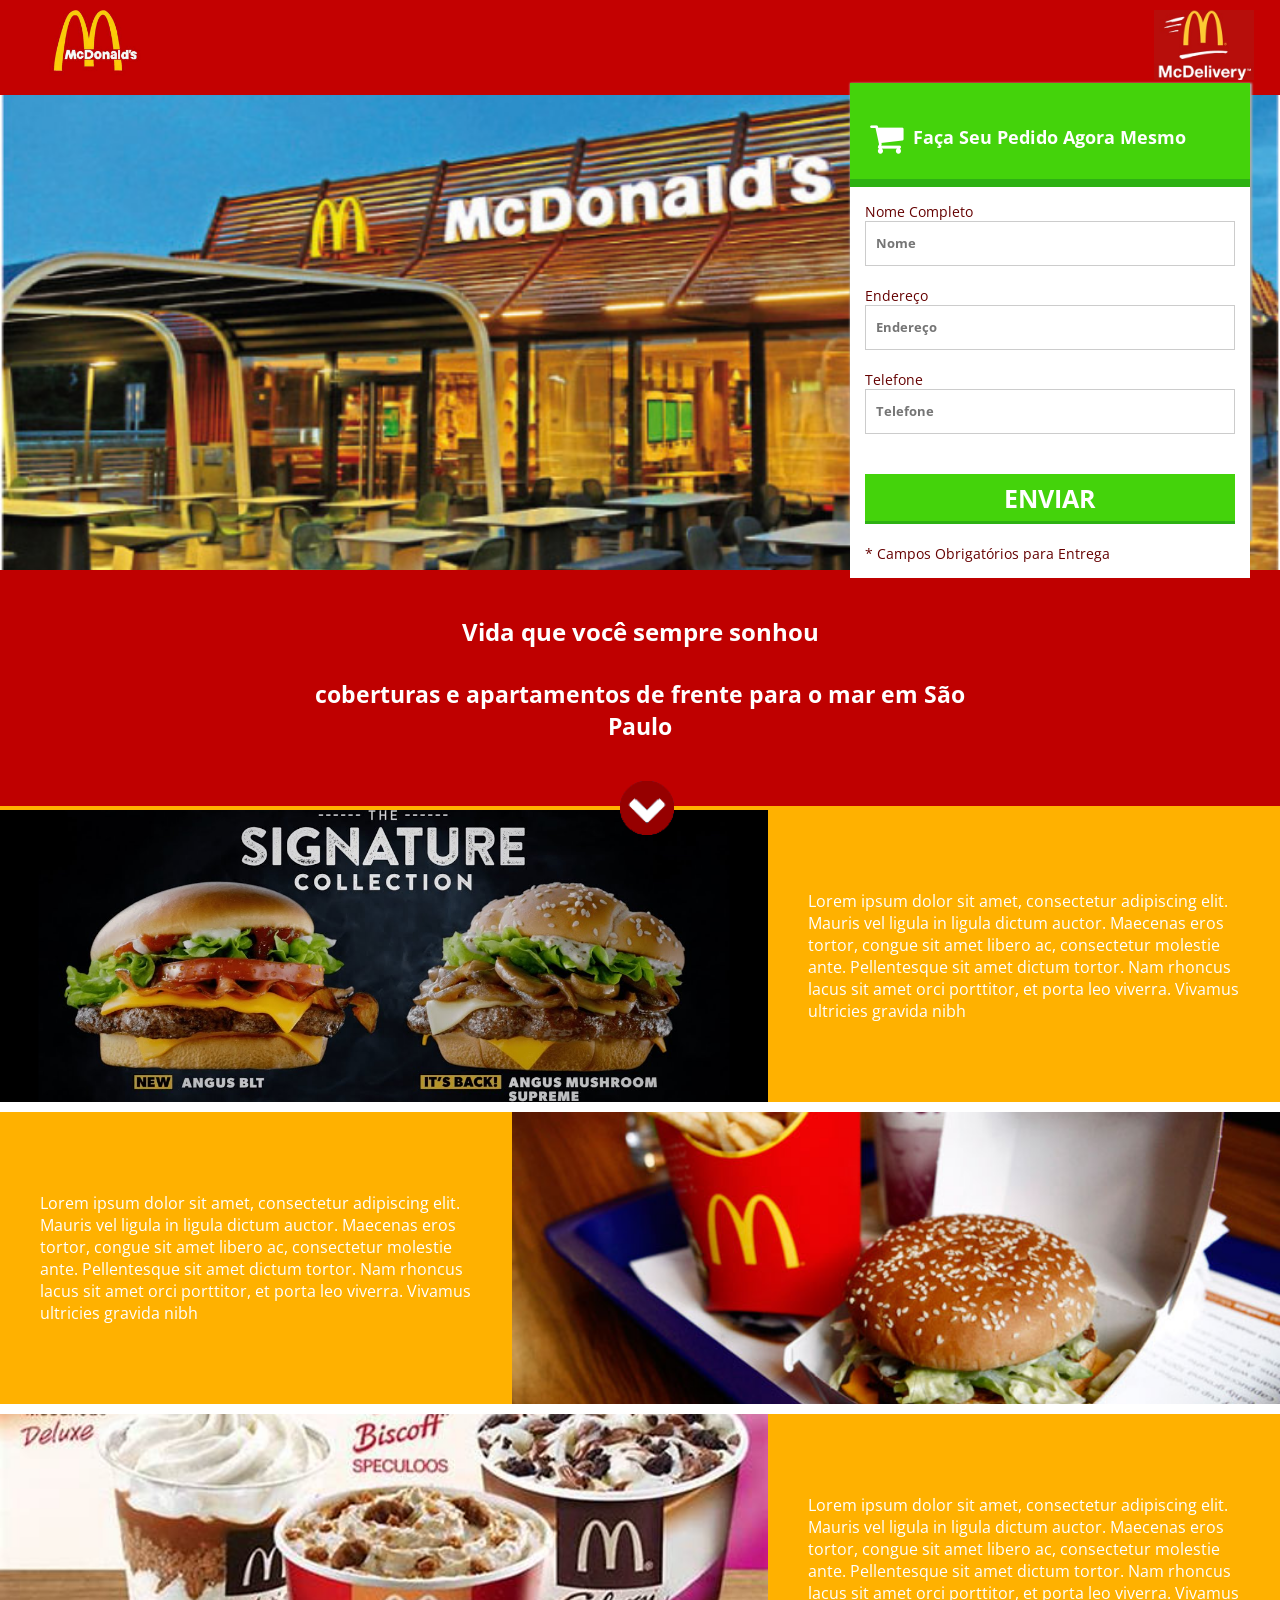
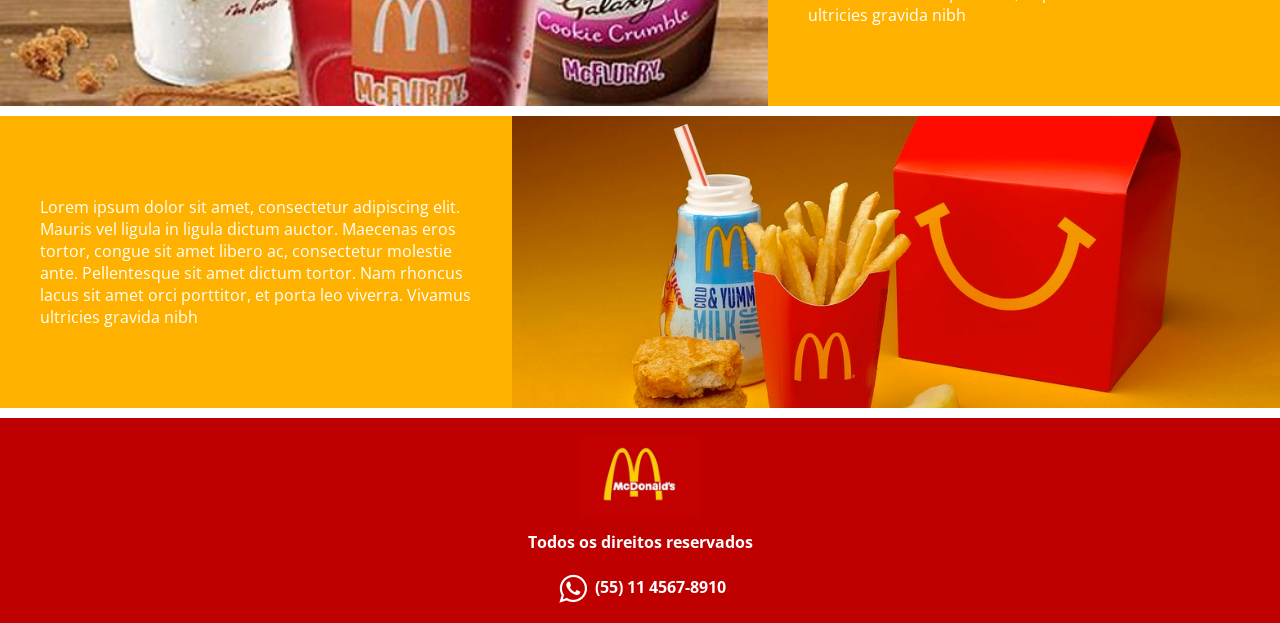
==== index.html @ 05908685 "Enviando Projeto criando página web do Mc Donald´s" ====
<!DOCTYPE html>

<html lang="pt-br">

<head>
	
	<title>McDonald´s</title>

	<!--fonte Open Sans-->
	<link href="https://fonts.googleapis.com/css2?family=Open+Sans:wght@300&display=swap" rel="stylesheet">

	<meta charset="UTF-8"/>

	<!-- Responsivo -->
	<meta nome="viewport" content="width=device-width,initial-scale=1.0,maximum-scale=1.0"/>

	<!--css-->
	<link href="css/style.css" rel="stylesheet" type="text/css"/>

	<!--Font Awesome CSS -->
	<link rel="stylesheet" href="https://stackpath.bootstrapcdn.com/font-awesome/4.7.0/css/font-awesome.min.css" integrity="sha384-wvfXpqpZZVQGK6TAh5PVlGOfQNHSoD2xbE+QkPxCAFlNEevoEH3Sl0sibVcOQVnN" crossorigin="anonymous">

	<!--tegs para SEO-->
	<meta nome="description" content="conteudo do meu Site.">
	<meta nome="keywords" content="palavras-chaves">
	<meta nome="author" content="Guilherme Alexander">

</head>
<body>

	<header>
		<div class="container">
			<div><div class="logo-1"></div><!--logo-1--></div>
			<div><div class="logo-2"></div><!--logo-2--></div>
			<div class="clear"></div><!--clear-->
		</div><!--container-->
	</header>
	<section class="cover-form">
		<div class="container bg">
			<div class="form-container">
				<h2><i class="fa fa-shopping-cart fa-2x" aria-hidden="true"></i> Faça Seu Pedido Agora Mesmo </h2>
				<form>

					<div class="form-wraper">
						<p>Nome Completo</p>
						<input type="text" name="nome" required placeholder="Nome">
					</div><!--form-wraper-->
					<div class="form-wraper">
						<p>Endereço</p>
						<input type="text" name="Endereço" required placeholder="Endereço">
					</div><!--form-wraper-->

					<div class="form-wraper">
						<p>Telefone</p>
						<input type="text" name="telefone" required placeholder="Telefone">
					</div><!--form-wraper-->

					<div class="form-wraper">
						<input type="submit" name="acao" value="Enviar">
					</div><!--form-wraper-->

					<div class="form-wraper">
						<p>* Campos Obrigatórios para Entrega</p>
					</div><!--form-wraper-->

				</form>
			</div><!--form-container-->
		
		</div><!--container-->
	
	</section><!--cover-form-->

	<section class="chamada">
		<div class="container">
			<div><h2>Vida que você sempre sonhou</h2></div>
			<p>coberturas e apartamentos de frente para o mar em São Paulo</p>
			<div class="arrow"></div><!--arrow-->
		</div><!--container-->
	</section><!--chamada-->

	<section class="mosaico">

		<div class="container">
<!------------------------------------------------------------------------------->
			<div class="flex-mosaico">
				<div style="background-image:url('imagens/mosaico1.jpg');" class="item-1-mosaico"></div><!--item-1-mosaico-->

				<div class="item-2-mosaico">
					<p>Lorem ipsum dolor sit amet, consectetur adipiscing elit. Mauris vel ligula in ligula dictum auctor. Maecenas eros tortor, congue sit amet libero ac, consectetur molestie ante. Pellentesque sit amet dictum tortor. Nam rhoncus lacus sit amet orci porttitor, et porta leo viverra. Vivamus ultricies gravida nibh</p>
				</div><!--item-2-mosaico-->

			</div><!--flex-mosaico-->
<!------------------------------------------------------------------------------->
			<div style="flex-direction:row-reverse;" class="flex-mosaico">
				<div style="background-image:url('imagens/mosaico2.jpg');" class="item-1-mosaico"></div><!--item-1-mosaico-->

				<div class="item-2-mosaico">
					<p>Lorem ipsum dolor sit amet, consectetur adipiscing elit. Mauris vel ligula in ligula dictum auctor. Maecenas eros tortor, congue sit amet libero ac, consectetur molestie ante. Pellentesque sit amet dictum tortor. Nam rhoncus lacus sit amet orci porttitor, et porta leo viverra. Vivamus ultricies gravida nibh</p>
				</div><!--item-2-mosaico-->

			</div><!--flex-mosaico-->
<!------------------------------------------------------------------------------->
			<div style="" class="flex-mosaico">
				<div style="background-image:url('imagens/mosaico3.jpg'); " class="item-1-mosaico"></div><!--item-1-mosaico-->

				<div class="item-2-mosaico">
					<p>Lorem ipsum dolor sit amet, consectetur adipiscing elit. Mauris vel ligula in ligula dictum auctor. Maecenas eros tortor, congue sit amet libero ac, consectetur molestie ante. Pellentesque sit amet dictum tortor. Nam rhoncus lacus sit amet orci porttitor, et porta leo viverra. Vivamus ultricies gravida nibh</p>
				</div><!--item-2-mosaico-->

			</div><!--flex-mosaico-->
<!------------------------------------------------------------------------------->
			<div style="flex-direction:row-reverse;" class="flex-mosaico">
				<div style="background-image:url('imagens/mosaico4.jpg');" class="item-1-mosaico"></div><!--item-1-mosaico-->

				<div class="item-2-mosaico">
					<p>Lorem ipsum dolor sit amet, consectetur adipiscing elit. Mauris vel ligula in ligula dictum auctor. Maecenas eros tortor, congue sit amet libero ac, consectetur molestie ante. Pellentesque sit amet dictum tortor. Nam rhoncus lacus sit amet orci porttitor, et porta leo viverra. Vivamus ultricies gravida nibh</p>
				</div><!--item-2-mosaico-->

			</div><!--flex-mosaico-->
<!------------------------------------------------------------------------------->			
		</div><!--container-->

	</section><!--mosaico-->

		<footer>
			<a href="#"><img src="imagens/logo1.jpg"></a>
			<p>Todos os direitos reservados</p>
			<p><i class="fa fa-whatsapp fa-2x" aria-hidden="true"></i> (55) 11 4567-8910</p>
		</footer>
</body>
</html>
---- css/style.css ----
/*reset no html padrão*/
*{
	margin:0;
	padding:0;
	box-sizing:border-box;
	font-family: 'Open Sans', sans-serif;
}

html,body{
	height:100%;
	background-color:#fff;

}
/*DIVS GERAIS*/
/*centralizar é tamanho do arquivo*/
.container{
	width:100%;
	max-width:1280px;
	margin:0 auto;

}

.clear{
	clear:both;
}
/**************/

/*Heder da pagina*/
header{
	background-color:#C30101;
/*	background-color:#f2f2f2;*/
/*	background-color:#29526d;*/
	padding:10px 2% 15px 2%;
}
/*logo 1*/
.logo-1{
	float:left;
	width:140px;
	height:70px;
	background-image:url('../imagens/logo1.jpg');
	background-size:100% auto;
	background-position:center;
	background-repeat:no-repeat;
}
/*logo 2*/
.logo-2{
	float:right;
	width:100px;
	height:70px;
	background-image:url('../imagens/unnamed.jpg');;
	background-size:100% auto;
	background-position:center;
	background-repeat:no-repeat;

}
/*fundo da seção/imagem*/
section.cover-form{
	width:100%;

}
/*imagen de fundo praia*/
.bg{
	position:relative;
	height:475px;
	background-size:100% auto;
	background-repeat:no-repeat;
	background-position:center;
	background-image:url('../imagens/restaurant.jpg');
}

/*formulario caixa pai*/
.form-container{
	position:absolute;
	right:30px;
	top:-2.5%;
	width:400px;
	height:96%;
	background-color:#2eb113;
	-webkit-box-shadow: 1px 1px 2px 1px rgb(180,180,180);
	-moz-box-shadow: 1px 1px 2px 1px rgb(180,180,180);
	box-shadow: 1px 1px 2px 1px rgb(170,170,170);
}
i{
	position: relative;
	top:7px;
	margin:5px;
	color:white;
}
/*texto inicial do fomulario*/
.form-container h2{
	font-weight:bold;
	padding:25px 15px;
	font-size:18px;
	color:white;
	background-color:#44d30b;
}
/*aplicando margim na caixa de texto inicial*/
.form-container form{
	margin-top:8px;
	padding:15px;
	
	background-color:white;
}
/*paragrafo nome,email,telefone campos obrigatorio*/
.form-container form p{
	font-size:14px;
	color:#650000;
}
/*:not(:first-child) aplique depois do primeiro*/
/*aplicando margim*/
.form-wraper:not(:first-child){
	margin-top:20px;

}
/*last-child aplique no utimo conteudo*/
/*aplicando margim*/
.form-wraper:last-child{
	margin-top:20px;
}
/*caixa de texto nome.email,telefone*/
.form-container form input[type=text]{
	outline:none;
	font-weight:bold;
	width:100%;
	height:45px;
	line-height:45px;
	padding-left:10px;
	border:1px solid #ccc;
}
/*botão do formulario de enviar*/
.form-container form input[type=submit]{
	width:100%;
	height:50px;
	font-size:25px;
	font-weight:bold;
	margin-top:20px;
	color:white;
	cursor:pointer;
	text-transform:uppercase;
	background-color:#44d30b;
	border:0;
	border-bottom:3px solid #2eb113;
}
/*section 2*/
section.chamada{
	z-index:1;
	width:100%;
	text-align:center;
	
}
/*sectio 2 centralizada*/
section.chamada div.container{
	padding:15px 0 10px 0;
	background-color:#bf0000;
	border-bottom:4px solid #ffb100;
}
/*sectio 2 titulo*/
section.chamada h2{
	width:96%;
	max-width:700px;
	font-size:24px;
	display:inline-block;
	color:white;
	padding:30px 0;
	font-weight:bold;
}
/*sectio 2 paragrafo*/
section.chamada p{
	width:96%;
	max-width:700px;
	display:inline-block;
	color:white;
	font-size:23px;
	font-weight:bold;
}

div.arrow{
    position: relative;
    top: 39px;
    left: 50%;
    margin-left: -20px;
    width: 54px;
    height: 54px;
    background-image: url(../imagens/arrow1.png);
    background-size: 100% 100%;
}
/*imagem do mosaico estilo com display:flex;*/
.flex-mosaico{
	display:flex;
}
/*imagem do mosaico espaço*/
.flex-mosaico:not(:first-child){
	margin-top:10px;
}
/*imagem do mosaico*/
.item-1-mosaico{
	width:60%;
	background-size:cover;
	background-position:center;
}
/*texto/dimenção/cor do mosaico*/
.item-2-mosaico{
	width:40%;
	padding:80px 40px;
	background-color:#ffb100;
/*	background-color:black;*/

}
/*paragrafo do mosaico*/
.item-2-mosaico p{
	color:white;
}
/*roda pé alinhamento*/
footer{
	margin-top:10px;
	text-align:center;
	padding:20px 0;
	background-color:#bf0000;
/*	background-color:#29526d;*/
}
/*roda pé imagen logo*/
footer img{
	width:120px;

}
/*roda pé paragrafó*/
footer p{
	margin-top:8px;
	color:white;
	font-weight:bold;
	
}

/*responsivo com media screen*/
@media screen and (max-width:768px){

	.flex-mosaico:not(:first-child){
		margin-top:0px;
	}
	.flex-mosaico{
		display:block;

	}

	.item-1-mosaico{
		padding-top:80%;
		width:100%;
	}

	.item-2-mosaico{
		text-align:center;
		width:100%;
	}

	footer{
		margin-top:0;
	}

}

/*responsivo com media screen*/
@media screen and (max-width:1024px){
	.bg{
		text-align:center;
		padding:40px 0;
		height:auto;
	}

	.form-container{
		width:95%;
		height:auto;
		max-width:400px;
		position:static;
		display:inline-block;
	}

}

/*responsivo com media screen*/
@media screen and (max-width:510px){

	header{
		text-align:center;
	}

	[class^="logo"]{
		margin-top:10px;
		display:inline-block;
		float:none;
	}

}
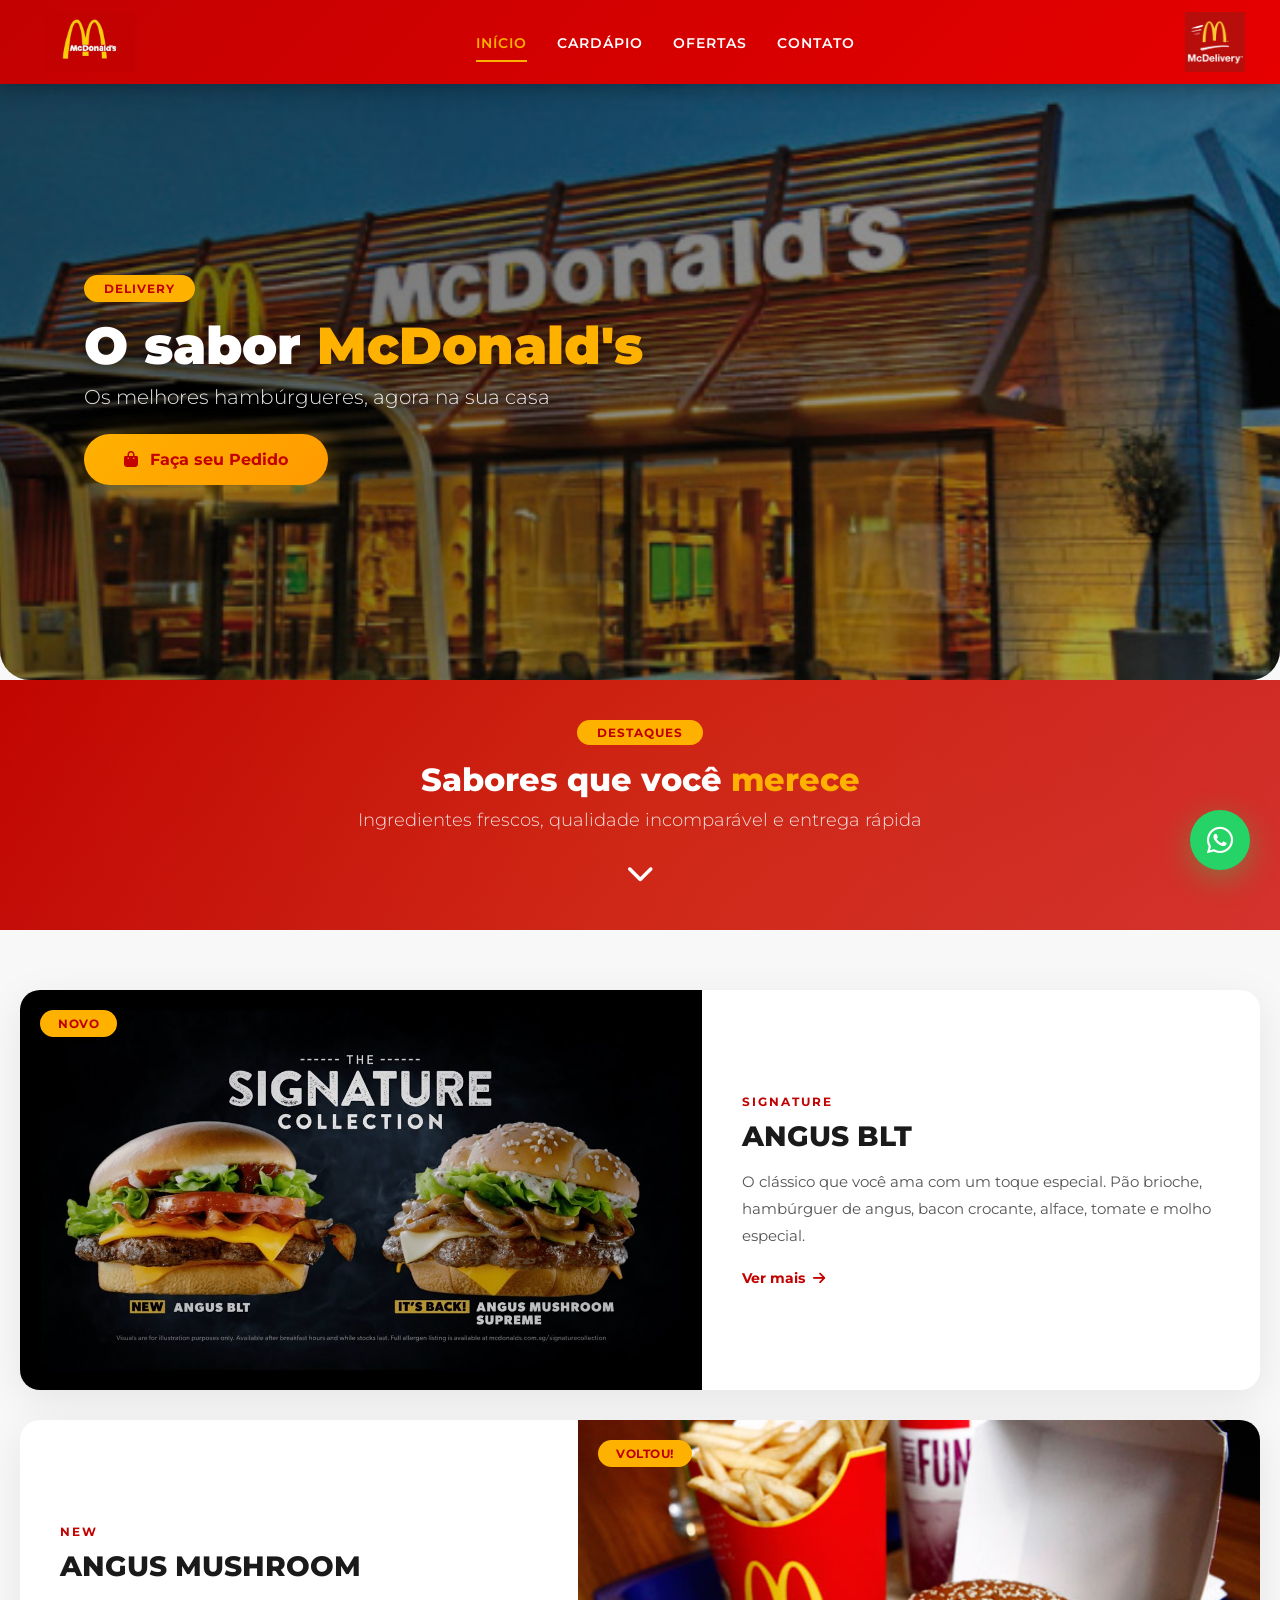
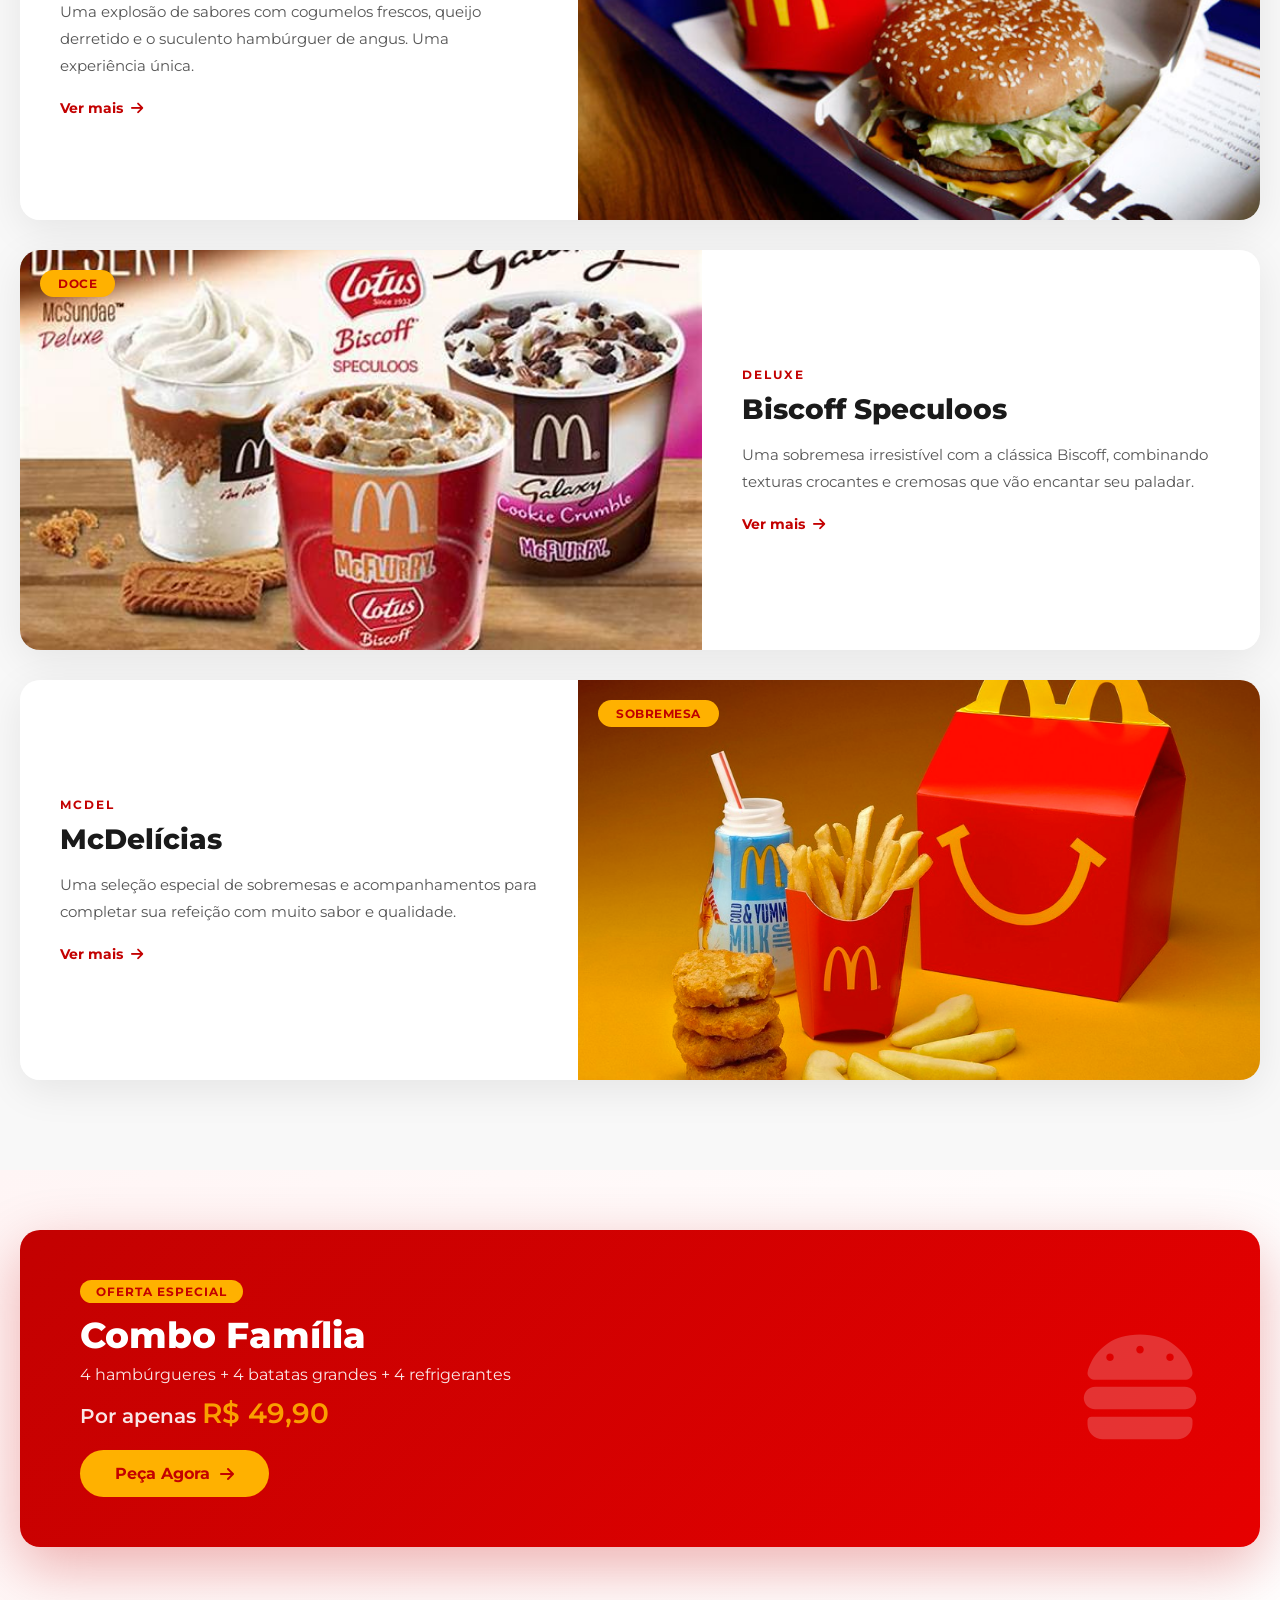
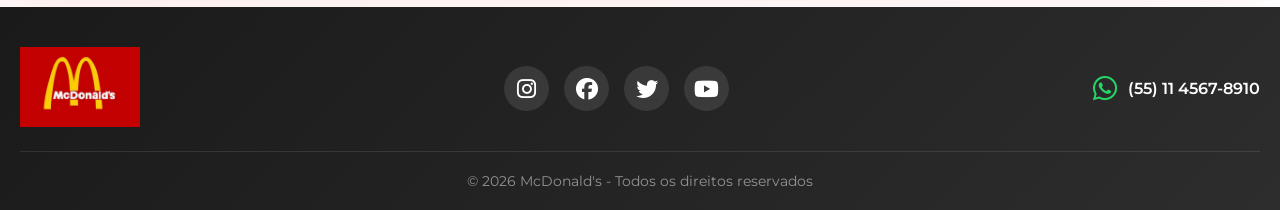
==== commit cc6885f3: "UPDATE UI & UI 2026" ====
--- a/index.html
+++ b/index.html
@@ -1,131 +1,178 @@
 <!DOCTYPE html>
-
 <html lang="pt-br">
-
 <head>
-	
-	<title>McDonald´s</title>
-
-	<!--fonte Open Sans-->
-	<link href="https://fonts.googleapis.com/css2?family=Open+Sans:wght@300&display=swap" rel="stylesheet">
-
-	<meta charset="UTF-8"/>
-
-	<!-- Responsivo -->
-	<meta nome="viewport" content="width=device-width,initial-scale=1.0,maximum-scale=1.0"/>
-
-	<!--css-->
-	<link href="css/style.css" rel="stylesheet" type="text/css"/>
-
-	<!--Font Awesome CSS -->
-	<link rel="stylesheet" href="https://stackpath.bootstrapcdn.com/font-awesome/4.7.0/css/font-awesome.min.css" integrity="sha384-wvfXpqpZZVQGK6TAh5PVlGOfQNHSoD2xbE+QkPxCAFlNEevoEH3Sl0sibVcOQVnN" crossorigin="anonymous">
-
-	<!--tegs para SEO-->
-	<meta nome="description" content="conteudo do meu Site.">
-	<meta nome="keywords" content="palavras-chaves">
-	<meta nome="author" content="Guilherme Alexander">
-
+    <meta charset="UTF-8">
+    <meta name="viewport" content="width=device-width, initial-scale=1.0, maximum-scale=1.0">
+    <title>McDonald's - Início</title>
+    
+    <!-- SEO -->
+    <meta name="description" content="McDonald's - Os melhores hambúrgueres e combos. Peça agora pelo delivery!">
+    <meta name="keywords" content="McDonald's, hambúrguer, fast food, delivery, combo">
+    <meta name="author" content="Guilherme Alexander">
+    
+    <!-- Fontes -->
+    <link href="https://fonts.googleapis.com/css2?family=Montserrat:wght@300;400;600;700;800;900&display=swap" rel="stylesheet">
+    
+    <!-- Font Awesome 6 -->
+    <link rel="stylesheet" href="https://cdnjs.cloudflare.com/ajax/libs/font-awesome/6.4.0/css/all.min.css">
+    
+    <!-- CSS -->
+    <link rel="stylesheet" href="css/style.css">
 </head>
 <body>
+    <!-- HEADER -->
+    <header>
+        <div class="container header-container">
+            <div class="logo-1"></div>
+            <nav class="nav-menu">
+                <ul>
+                    <li><a href="index.html" class="active">Início</a></li>
+                    <li><a href="#produtos">Cardápio</a></li>
+                    <li><a href="#ofertas">Ofertas</a></li>
+                    <li><a href="contact.html">Contato</a></li>
+                </ul>
+                <div class="nav-toggle">
+                    <i class="fas fa-bars"></i>
+                </div>
+            </nav>
+            <div class="logo-2"></div>
+        </div>
+    </header>
 
-	<header>
-		<div class="container">
-			<div><div class="logo-1"></div><!--logo-1--></div>
-			<div><div class="logo-2"></div><!--logo-2--></div>
-			<div class="clear"></div><!--clear-->
-		</div><!--container-->
-	</header>
-	<section class="cover-form">
-		<div class="container bg">
-			<div class="form-container">
-				<h2><i class="fa fa-shopping-cart fa-2x" aria-hidden="true"></i> Faça Seu Pedido Agora Mesmo </h2>
-				<form>
+    <!-- BANNER PRINCIPAL -->
+    <section class="cover-form" id="home">
+        <div class="container bg">
+            <div class="overlay"></div>
+            <div class="hero-content">
+                <span class="badge-hero">Delivery</span>
+                <h1 class="hero-title">O sabor <span>McDonald's</span></h1>
+                <p class="hero-subtitle">Os melhores hambúrgueres, agora na sua casa</p>
+                <a href="contact.html" class="btn-hero">
+                    <i class="fas fa-shopping-bag"></i> Faça seu Pedido
+                </a>
+            </div>
+        </div>
+    </section>
 
-					<div class="form-wraper">
-						<p>Nome Completo</p>
-						<input type="text" name="nome" required placeholder="Nome">
-					</div><!--form-wraper-->
-					<div class="form-wraper">
-						<p>Endereço</p>
-						<input type="text" name="Endereço" required placeholder="Endereço">
-					</div><!--form-wraper-->
+    <!-- CHAMADA / DESTAQUE -->
+    <section class="chamada" id="ofertas">
+        <div class="container">
+            <div class="chamada-content">
+                <span class="badge">Destaques</span>
+                <h2>Sabores que você <span>merece</span></h2>
+                <p>Ingredientes frescos, qualidade incomparável e entrega rápida</p>
+                <div class="arrow bounce">
+                    <i class="fas fa-chevron-down"></i>
+                </div>
+            </div>
+        </div>
+    </section>
 
-					<div class="form-wraper">
-						<p>Telefone</p>
-						<input type="text" name="telefone" required placeholder="Telefone">
-					</div><!--form-wraper-->
+    <!-- MOSAICO / PRODUTOS -->
+    <section class="mosaico" id="produtos">
+        <div class="container">
+            <!-- Item 1 -->
+            <div class="flex-mosaico" data-aos="fade-up">
+                <div class="item-1-mosaico" style="background-image:url('imagens/mosaico1.jpg');">
+                    <div class="item-badge">Novo</div>
+                </div>
+                <div class="item-2-mosaico">
+                    <span class="mosaico-tag">SIGNATURE</span>
+                    <h3>ANGUS BLT</h3>
+                    <p>O clássico que você ama com um toque especial. Pão brioche, hambúrguer de angus, bacon crocante, alface, tomate e molho especial.</p>
+                    <a href="#" class="btn-saiba-mais">Ver mais <i class="fas fa-arrow-right"></i></a>
+                </div>
+            </div>
 
-					<div class="form-wraper">
-						<input type="submit" name="acao" value="Enviar">
-					</div><!--form-wraper-->
+            <!-- Item 2 -->
+            <div class="flex-mosaico reverse" data-aos="fade-up">
+                <div class="item-1-mosaico" style="background-image:url('imagens/mosaico2.jpg');">
+                    <div class="item-badge">Voltou!</div>
+                </div>
+                <div class="item-2-mosaico">
+                    <span class="mosaico-tag">NEW</span>
+                    <h3>ANGUS MUSHROOM</h3>
+                    <p>Uma explosão de sabores com cogumelos frescos, queijo derretido e o suculento hambúrguer de angus. Uma experiência única.</p>
+                    <a href="#" class="btn-saiba-mais">Ver mais <i class="fas fa-arrow-right"></i></a>
+                </div>
+            </div>
 
-					<div class="form-wraper">
-						<p>* Campos Obrigatórios para Entrega</p>
-					</div><!--form-wraper-->
+            <!-- Item 3 -->
+            <div class="flex-mosaico" data-aos="fade-up">
+                <div class="item-1-mosaico" style="background-image:url('imagens/mosaico3.jpg');">
+                    <div class="item-badge">Doce</div>
+                </div>
+                <div class="item-2-mosaico">
+                    <span class="mosaico-tag">DELUXE</span>
+                    <h3>Biscoff Speculoos</h3>
+                    <p>Uma sobremesa irresistível com a clássica Biscoff, combinando texturas crocantes e cremosas que vão encantar seu paladar.</p>
+                    <a href="#" class="btn-saiba-mais">Ver mais <i class="fas fa-arrow-right"></i></a>
+                </div>
+            </div>
 
-				</form>
-			</div><!--form-container-->
-		
-		</div><!--container-->
-	
-	</section><!--cover-form-->
+            <!-- Item 4 -->
+            <div class="flex-mosaico reverse" data-aos="fade-up">
+                <div class="item-1-mosaico" style="background-image:url('imagens/mosaico4.jpg');">
+                    <div class="item-badge">Sobremesa</div>
+                </div>
+                <div class="item-2-mosaico">
+                    <span class="mosaico-tag">MCDEL</span>
+                    <h3>McDelícias</h3>
+                    <p>Uma seleção especial de sobremesas e acompanhamentos para completar sua refeição com muito sabor e qualidade.</p>
+                    <a href="#" class="btn-saiba-mais">Ver mais <i class="fas fa-arrow-right"></i></a>
+                </div>
+            </div>
+        </div>
+    </section>
 
-	<section class="chamada">
-		<div class="container">
-			<div><h2>Vida que você sempre sonhou</h2></div>
-			<p>coberturas e apartamentos de frente para o mar em São Paulo</p>
-			<div class="arrow"></div><!--arrow-->
-		</div><!--container-->
-	</section><!--chamada-->
+    <!-- BANNER PROMOCIONAL -->
+    <section class="banner-promo">
+        <div class="container">
+            <div class="promo-content">
+                <div class="promo-text">
+                    <span class="promo-tag">Oferta Especial</span>
+                    <h2>Combo Família</h2>
+                    <p>4 hambúrgueres + 4 batatas grandes + 4 refrigerantes</p>
+                    <p class="promo-price">Por apenas <span>R$ 49,90</span></p>
+                    <a href="contact.html" class="btn-promo">Peça Agora <i class="fas fa-arrow-right"></i></a>
+                </div>
+                <div class="promo-image">
+                    <i class="fas fa-hamburger"></i>
+                </div>
+            </div>
+        </div>
+    </section>
 
-	<section class="mosaico">
+    <!-- FOOTER -->
+    <footer>
+        <div class="container">
+            <div class="footer-content">
+                <div class="footer-logo">
+                    <img src="imagens/logo1.jpg" alt="McDonald's">
+                </div>
+                <div class="footer-social">
+                    <a href="#"><i class="fab fa-instagram"></i></a>
+                    <a href="#"><i class="fab fa-facebook"></i></a>
+                    <a href="#"><i class="fab fa-twitter"></i></a>
+                    <a href="#"><i class="fab fa-youtube"></i></a>
+                </div>
+                <div class="footer-whatsapp">
+                    <i class="fab fa-whatsapp"></i>
+                    <span>(55) 11 4567-8910</span>
+                </div>
+            </div>
+            <div class="footer-bottom">
+                <p>&copy; 2026 McDonald's - Todos os direitos reservados</p>
+            </div>
+        </div>
+    </footer>
 
-		<div class="container">
-<!------------------------------------------------------------------------------->
-			<div class="flex-mosaico">
-				<div style="background-image:url('imagens/mosaico1.jpg');" class="item-1-mosaico"></div><!--item-1-mosaico-->
+    <!-- BOTÃO WHATSAPP FLUTUANTE (API: https://wa.me/NUMERO)-->
+    <a href="#" class="whatsapp-float" target="_blank"> 
+        <i class="fab fa-whatsapp"></i>
+    </a>
 
-				<div class="item-2-mosaico">
-					<p>Lorem ipsum dolor sit amet, consectetur adipiscing elit. Mauris vel ligula in ligula dictum auctor. Maecenas eros tortor, congue sit amet libero ac, consectetur molestie ante. Pellentesque sit amet dictum tortor. Nam rhoncus lacus sit amet orci porttitor, et porta leo viverra. Vivamus ultricies gravida nibh</p>
-				</div><!--item-2-mosaico-->
-
-			</div><!--flex-mosaico-->
-<!------------------------------------------------------------------------------->
-			<div style="flex-direction:row-reverse;" class="flex-mosaico">
-				<div style="background-image:url('imagens/mosaico2.jpg');" class="item-1-mosaico"></div><!--item-1-mosaico-->
-
-				<div class="item-2-mosaico">
-					<p>Lorem ipsum dolor sit amet, consectetur adipiscing elit. Mauris vel ligula in ligula dictum auctor. Maecenas eros tortor, congue sit amet libero ac, consectetur molestie ante. Pellentesque sit amet dictum tortor. Nam rhoncus lacus sit amet orci porttitor, et porta leo viverra. Vivamus ultricies gravida nibh</p>
-				</div><!--item-2-mosaico-->
-
-			</div><!--flex-mosaico-->
-<!------------------------------------------------------------------------------->
-			<div style="" class="flex-mosaico">
-				<div style="background-image:url('imagens/mosaico3.jpg'); " class="item-1-mosaico"></div><!--item-1-mosaico-->
-
-				<div class="item-2-mosaico">
-					<p>Lorem ipsum dolor sit amet, consectetur adipiscing elit. Mauris vel ligula in ligula dictum auctor. Maecenas eros tortor, congue sit amet libero ac, consectetur molestie ante. Pellentesque sit amet dictum tortor. Nam rhoncus lacus sit amet orci porttitor, et porta leo viverra. Vivamus ultricies gravida nibh</p>
-				</div><!--item-2-mosaico-->
-
-			</div><!--flex-mosaico-->
-<!------------------------------------------------------------------------------->
-			<div style="flex-direction:row-reverse;" class="flex-mosaico">
-				<div style="background-image:url('imagens/mosaico4.jpg');" class="item-1-mosaico"></div><!--item-1-mosaico-->
-
-				<div class="item-2-mosaico">
-					<p>Lorem ipsum dolor sit amet, consectetur adipiscing elit. Mauris vel ligula in ligula dictum auctor. Maecenas eros tortor, congue sit amet libero ac, consectetur molestie ante. Pellentesque sit amet dictum tortor. Nam rhoncus lacus sit amet orci porttitor, et porta leo viverra. Vivamus ultricies gravida nibh</p>
-				</div><!--item-2-mosaico-->
-
-			</div><!--flex-mosaico-->
-<!------------------------------------------------------------------------------->			
-		</div><!--container-->
-
-	</section><!--mosaico-->
-
-		<footer>
-			<a href="#"><img src="imagens/logo1.jpg"></a>
-			<p>Todos os direitos reservados</p>
-			<p><i class="fa fa-whatsapp fa-2x" aria-hidden="true"></i> (55) 11 4567-8910</p>
-		</footer>
+    <!-- JavaScript -->
+    <script src="js/script.js"></script>
 </body>
 </html>
--- a/css/style.css
+++ b/css/style.css
@@ -1,292 +1,1071 @@
-/*reset no html padrão*/
-*{
-	margin:0;
-	padding:0;
-	box-sizing:border-box;
-	font-family: 'Open Sans', sans-serif;
-}
-
-html,body{
-	height:100%;
-	background-color:#fff;
-
-}
-/*DIVS GERAIS*/
-/*centralizar é tamanho do arquivo*/
-.container{
-	width:100%;
-	max-width:1280px;
-	margin:0 auto;
-
-}
-
-.clear{
-	clear:both;
-}
-/**************/
-
-/*Heder da pagina*/
-header{
-	background-color:#C30101;
-/*	background-color:#f2f2f2;*/
-/*	background-color:#29526d;*/
-	padding:10px 2% 15px 2%;
-}
-/*logo 1*/
-.logo-1{
-	float:left;
-	width:140px;
-	height:70px;
-	background-image:url('../imagens/logo1.jpg');
-	background-size:100% auto;
-	background-position:center;
-	background-repeat:no-repeat;
-}
-/*logo 2*/
-.logo-2{
-	float:right;
-	width:100px;
-	height:70px;
-	background-image:url('../imagens/unnamed.jpg');;
-	background-size:100% auto;
-	background-position:center;
-	background-repeat:no-repeat;
-
-}
-/*fundo da seção/imagem*/
-section.cover-form{
-	width:100%;
-
-}
-/*imagen de fundo praia*/
-.bg{
-	position:relative;
-	height:475px;
-	background-size:100% auto;
-	background-repeat:no-repeat;
-	background-position:center;
-	background-image:url('../imagens/restaurant.jpg');
-}
-
-/*formulario caixa pai*/
-.form-container{
-	position:absolute;
-	right:30px;
-	top:-2.5%;
-	width:400px;
-	height:96%;
-	background-color:#2eb113;
-	-webkit-box-shadow: 1px 1px 2px 1px rgb(180,180,180);
-	-moz-box-shadow: 1px 1px 2px 1px rgb(180,180,180);
-	box-shadow: 1px 1px 2px 1px rgb(170,170,170);
-}
-i{
-	position: relative;
-	top:7px;
-	margin:5px;
-	color:white;
-}
-/*texto inicial do fomulario*/
-.form-container h2{
-	font-weight:bold;
-	padding:25px 15px;
-	font-size:18px;
-	color:white;
-	background-color:#44d30b;
-}
-/*aplicando margim na caixa de texto inicial*/
-.form-container form{
-	margin-top:8px;
-	padding:15px;
-	
-	background-color:white;
-}
-/*paragrafo nome,email,telefone campos obrigatorio*/
-.form-container form p{
-	font-size:14px;
-	color:#650000;
-}
-/*:not(:first-child) aplique depois do primeiro*/
-/*aplicando margim*/
-.form-wraper:not(:first-child){
-	margin-top:20px;
-
-}
-/*last-child aplique no utimo conteudo*/
-/*aplicando margim*/
-.form-wraper:last-child{
-	margin-top:20px;
-}
-/*caixa de texto nome.email,telefone*/
-.form-container form input[type=text]{
-	outline:none;
-	font-weight:bold;
-	width:100%;
-	height:45px;
-	line-height:45px;
-	padding-left:10px;
-	border:1px solid #ccc;
-}
-/*botão do formulario de enviar*/
-.form-container form input[type=submit]{
-	width:100%;
-	height:50px;
-	font-size:25px;
-	font-weight:bold;
-	margin-top:20px;
-	color:white;
-	cursor:pointer;
-	text-transform:uppercase;
-	background-color:#44d30b;
-	border:0;
-	border-bottom:3px solid #2eb113;
-}
-/*section 2*/
-section.chamada{
-	z-index:1;
-	width:100%;
-	text-align:center;
-	
-}
-/*sectio 2 centralizada*/
-section.chamada div.container{
-	padding:15px 0 10px 0;
-	background-color:#bf0000;
-	border-bottom:4px solid #ffb100;
-}
-/*sectio 2 titulo*/
-section.chamada h2{
-	width:96%;
-	max-width:700px;
-	font-size:24px;
-	display:inline-block;
-	color:white;
-	padding:30px 0;
-	font-weight:bold;
-}
-/*sectio 2 paragrafo*/
-section.chamada p{
-	width:96%;
-	max-width:700px;
-	display:inline-block;
-	color:white;
-	font-size:23px;
-	font-weight:bold;
-}
-
-div.arrow{
+/* ===== RESET ===== */
+* {
+    margin: 0;
+    padding: 0;
+    box-sizing: border-box;
+    font-family: 'Montserrat', sans-serif;
+}
+
+html {
+    scroll-behavior: smooth;
+}
+
+body {
+    background-color: #f8f8f8;
+    overflow-x: hidden;
+}
+
+/* ===== CONTAINER ===== */
+.container {
+    width: 100%;
+    max-width: 1280px;
+    margin: 0 auto;
+    padding: 0 20px;
+}
+
+/* ===== HEADER ===== */
+header {
+    background: linear-gradient(135deg, #c30101 0%, #e60000 100%);
+    padding: 12px 0;
+    position: fixed;
+    top: 0;
+    left: 0;
+    width: 100%;
+    z-index: 1000;
+    box-shadow: 0 4px 20px rgba(0, 0, 0, 0.3);
+    transition: all 0.3s ease;
+}
+
+header.scrolled {
+    padding: 8px 0;
+    background: rgba(195, 1, 1, 0.95);
+    backdrop-filter: blur(10px);
+}
+
+.header-container {
+    display: flex;
+    align-items: center;
+    justify-content: space-between;
+}
+
+/* ===== LOGOS ===== */
+.logo-1 {
+    width: 140px;
+    height: 60px;
+    background-image: url('../imagens/logo1.jpg');
+    background-size: contain;
+    background-position: center;
+    background-repeat: no-repeat;
+    /*filter: brightness(0) invert(1);*/
+}
+
+.logo-2 {
+    width: 90px;
+    height: 60px;
+    background-image: url('../imagens/unnamed.jpg');
+    background-size: contain;
+    background-position: center;
+    background-repeat: no-repeat;
+}
+
+/* ===== NAVEGAÇÃO ===== */
+.nav-menu ul {
+    display: flex;
+    list-style: none;
+    gap: 30px;
+}
+
+.nav-menu ul li a {
+    color: white;
+    text-decoration: none;
+    font-weight: 600;
+    font-size: 14px;
+    text-transform: uppercase;
+    letter-spacing: 1px;
+    transition: color 0.3s ease;
     position: relative;
-    top: 39px;
-    left: 50%;
-    margin-left: -20px;
-    width: 54px;
-    height: 54px;
-    background-image: url(../imagens/arrow1.png);
-    background-size: 100% 100%;
-}
-/*imagem do mosaico estilo com display:flex;*/
-.flex-mosaico{
-	display:flex;
-}
-/*imagem do mosaico espaço*/
-.flex-mosaico:not(:first-child){
-	margin-top:10px;
-}
-/*imagem do mosaico*/
-.item-1-mosaico{
-	width:60%;
-	background-size:cover;
-	background-position:center;
-}
-/*texto/dimenção/cor do mosaico*/
-.item-2-mosaico{
-	width:40%;
-	padding:80px 40px;
-	background-color:#ffb100;
-/*	background-color:black;*/
-
-}
-/*paragrafo do mosaico*/
-.item-2-mosaico p{
-	color:white;
-}
-/*roda pé alinhamento*/
-footer{
-	margin-top:10px;
-	text-align:center;
-	padding:20px 0;
-	background-color:#bf0000;
-/*	background-color:#29526d;*/
-}
-/*roda pé imagen logo*/
-footer img{
-	width:120px;
-
-}
-/*roda pé paragrafó*/
-footer p{
-	margin-top:8px;
-	color:white;
-	font-weight:bold;
-	
-}
-
-/*responsivo com media screen*/
-@media screen and (max-width:768px){
-
-	.flex-mosaico:not(:first-child){
-		margin-top:0px;
-	}
-	.flex-mosaico{
-		display:block;
-
-	}
-
-	.item-1-mosaico{
-		padding-top:80%;
-		width:100%;
-	}
-
-	.item-2-mosaico{
-		text-align:center;
-		width:100%;
-	}
-
-	footer{
-		margin-top:0;
-	}
-
-}
-
-/*responsivo com media screen*/
-@media screen and (max-width:1024px){
-	.bg{
-		text-align:center;
-		padding:40px 0;
-		height:auto;
-	}
-
-	.form-container{
-		width:95%;
-		height:auto;
-		max-width:400px;
-		position:static;
-		display:inline-block;
-	}
-
-}
-
-/*responsivo com media screen*/
-@media screen and (max-width:510px){
-
-	header{
-		text-align:center;
-	}
-
-	[class^="logo"]{
-		margin-top:10px;
-		display:inline-block;
-		float:none;
-	}
-
+    padding: 5px 0;
+}
+
+.nav-menu ul li a::after {
+    content: '';
+    position: absolute;
+    bottom: -5px;
+    left: 0;
+    width: 0;
+    height: 2px;
+    background: #ffb100;
+    transition: width 0.3s ease;
+}
+
+.nav-menu ul li a:hover::after,
+.nav-menu ul li a.active::after {
+    width: 100%;
+}
+
+.nav-menu ul li a:hover,
+.nav-menu ul li a.active {
+    color: #ffb100;
+}
+
+.nav-toggle {
+    display: none;
+    color: white;
+    font-size: 24px;
+    cursor: pointer;
+}
+
+/* ===== BANNER PRINCIPAL (INDEX) ===== */
+section.cover-form {
+    margin-top: 80px;
+    width: 100%;
+    position: relative;
+}
+
+.bg {
+    position: relative;
+    max-width: 100%;
+    min-height: 600px;
+    background-image: url('../imagens/restaurant.jpg');
+    background-size: cover;
+    background-position: center;
+    background-attachment: fixed;
+    display: flex;
+    align-items: center;
+    justify-content: flex-start;
+    padding: 40px 0;
+    border-radius: 0 0 30px 30px;
+    overflow: hidden;
+}
+
+.overlay {
+    position: absolute;
+    top: 0;
+    left: 0;
+    width: 100%;
+    height: 100%;
+    background: linear-gradient(135deg, rgba(0,0,0,0.6) 0%, rgba(0,0,0,0.3) 100%);
+}
+
+.hero-content {
+    position: relative;
+    z-index: 2;
+    max-width: 600px;
+    padding: 0 20px;
+    margin-left: 5%;
+}
+
+.badge-hero {
+    display: inline-block;
+    background: #ffb100;
+    color: #c30101;
+    padding: 6px 20px;
+    border-radius: 20px;
+    font-size: 12px;
+    font-weight: 700;
+    text-transform: uppercase;
+    letter-spacing: 1px;
+    margin-bottom: 15px;
+}
+
+.hero-title {
+    font-size: 52px;
+    font-weight: 900;
+    color: white;
+    text-shadow: 0 4px 20px rgba(0,0,0,0.5);
+    line-height: 1.1;
+}
+
+.hero-title span {
+    color: #ffb100;
+}
+
+.hero-subtitle {
+    font-size: 20px;
+    font-weight: 300;
+    color: rgba(255,255,255,0.9);
+    text-shadow: 0 2px 10px rgba(0,0,0,0.5);
+    margin-top: 10px;
+}
+
+.btn-hero {
+    display: inline-flex;
+    align-items: center;
+    gap: 12px;
+    margin-top: 25px;
+    padding: 16px 40px;
+    background: linear-gradient(135deg, #ffb100, #ff9a00);
+    color: #c30101;
+    text-decoration: none;
+    font-weight: 700;
+    font-size: 16px;
+    border-radius: 50px;
+    transition: all 0.3s ease;
+    box-shadow: 0 8px 30px rgba(255, 177, 0, 0.4);
+}
+
+.btn-hero:hover {
+    transform: translateY(-3px);
+    box-shadow: 0 12px 40px rgba(255, 177, 0, 0.6);
+}
+
+/* ===== BANNER PÁGINA CONTATO ===== */
+.page-banner {
+    margin-top: 80px;
+    background: linear-gradient(135deg, #bf0000, #d32f2f);
+    padding: 60px 0;
+    text-align: center;
+    border-radius: 0 0 30px 30px;
+}
+
+.page-banner-content h1 {
+    color: white;
+    font-size: 38px;
+    font-weight: 800;
+}
+
+.page-banner-content h1 i {
+    color: #ffb100;
+    margin-right: 15px;
+}
+
+.page-banner-content p {
+    color: rgba(255,255,255,0.85);
+    font-size: 18px;
+    font-weight: 300;
+    margin-top: 10px;
+}
+
+/* ===== SEÇÃO CONTATO ===== */
+.contact-section {
+    padding: 60px 0;
+}
+
+.contact-grid {
+    display: grid;
+    grid-template-columns: 1fr 1fr;
+    gap: 50px;
+}
+
+/* FORMULÁRIO */
+.contact-form-wrapper {
+    background: white;
+    border-radius: 20px;
+    padding: 40px;
+    box-shadow: 0 10px 40px rgba(0,0,0,0.08);
+}
+
+.contact-header {
+    margin-bottom: 30px;
+}
+
+.contact-header h2 {
+    font-size: 28px;
+    font-weight: 800;
+    color: #1a1a1a;
+    display: flex;
+    align-items: center;
+    gap: 12px;
+}
+
+.contact-header h2 i {
+    color: #c30101;
+}
+
+.contact-header p {
+    color: #666;
+    margin-top: 8px;
+}
+
+.contact-form .form-group {
+    margin-bottom: 20px;
+}
+
+.contact-form .form-group label {
+    display: flex;
+    align-items: center;
+    gap: 8px;
+    font-size: 14px;
+    font-weight: 600;
+    color: #333;
+    margin-bottom: 8px;
+}
+
+.contact-form .form-group label i {
+    color: #c30101;
+    font-size: 16px;
+}
+
+.contact-form .form-group input,
+.contact-form .form-group textarea {
+    width: 100%;
+    padding: 12px 16px;
+    border: 2px solid #e8e8e8;
+    border-radius: 10px;
+    font-size: 14px;
+    transition: all 0.3s ease;
+    outline: none;
+    font-family: 'Montserrat', sans-serif;
+}
+
+.contact-form .form-group input:focus,
+.contact-form .form-group textarea:focus {
+    border-color: #c30101;
+    box-shadow: 0 0 0 4px rgba(195, 1, 1, 0.1);
+}
+
+.contact-form .form-group textarea {
+    resize: vertical;
+    min-height: 80px;
+}
+
+.form-row {
+    display: grid;
+    grid-template-columns: 1fr 1fr;
+    gap: 20px;
+}
+
+.btn-submit-form {
+    width: 100%;
+    padding: 16px;
+    background: linear-gradient(135deg, #c30101, #e60000);
+    color: white;
+    border: none;
+    border-radius: 10px;
+    font-size: 18px;
+    font-weight: 700;
+    cursor: pointer;
+    display: flex;
+    align-items: center;
+    justify-content: center;
+    gap: 12px;
+    transition: all 0.3s ease;
+}
+
+.btn-submit-form:hover {
+    transform: scale(1.02);
+    box-shadow: 0 8px 25px rgba(195, 1, 1, 0.4);
+}
+
+.form-obrigatorio {
+    text-align: center;
+    color: #999;
+    font-size: 12px;
+    margin-top: 15px;
+}
+
+/* ===== INFORMAÇÕES DA LOJA ===== */
+.contact-info-wrapper {
+    display: flex;
+    flex-direction: column;
+    gap: 25px;
+}
+
+.info-card {
+    background: white;
+    border-radius: 20px;
+    padding: 30px;
+    box-shadow: 0 10px 40px rgba(0,0,0,0.08);
+    transition: transform 0.3s ease;
+}
+
+.info-card:hover {
+    transform: translateY(-5px);
+}
+
+.info-card h3 {
+    font-size: 18px;
+    font-weight: 700;
+    color: #1a1a1a;
+    margin-bottom: 20px;
+    display: flex;
+    align-items: center;
+    gap: 10px;
+}
+
+.info-card h3 i {
+    color: #c30101;
+}
+
+.info-item {
+    display: flex;
+    gap: 15px;
+    margin-bottom: 15px;
+}
+
+.info-item i {
+    color: #c30101;
+    font-size: 20px;
+    width: 30px;
+    text-align: center;
+    margin-top: 3px;
+}
+
+.info-item strong {
+    display: block;
+    color: #1a1a1a;
+    font-size: 14px;
+}
+
+.info-item p {
+    color: #666;
+    font-size: 13px;
+    margin-top: 2px;
+}
+
+/* ===== REDES SOCIAIS ===== */
+.social-card .social-links {
+    display: grid;
+    grid-template-columns: 1fr 1fr;
+    gap: 10px;
+}
+
+.social-link {
+    display: flex;
+    align-items: center;
+    gap: 10px;
+    padding: 12px 15px;
+    border-radius: 10px;
+    text-decoration: none;
+    color: white;
+    font-weight: 600;
+    font-size: 13px;
+    transition: all 0.3s ease;
+}
+
+.social-link:hover {
+    transform: translateY(-3px);
+}
+
+.social-link.instagram {
+    background: linear-gradient(135deg, #f09433, #e6683c, #dc2743, #cc2366, #bc1888);
+}
+
+.social-link.facebook {
+    background: #1877f2;
+}
+
+.social-link.twitter {
+    background: #1da1f2;
+}
+
+.social-link.youtube {
+    background: #ff0000;
+}
+
+/* ===== MAPA ===== */
+.map-section {
+    padding: 40px 0 60px;
+}
+
+.map-section h2 {
+    font-size: 28px;
+    font-weight: 800;
+    color: #1a1a1a;
+    text-align: center;
+    margin-bottom: 30px;
+    display: flex;
+    align-items: center;
+    justify-content: center;
+    gap: 12px;
+}
+
+.map-section h2 i {
+    color: #c30101;
+}
+
+.map-placeholder {
+    background: white;
+    border-radius: 20px;
+    padding: 40px;
+    box-shadow: 0 10px 40px rgba(0,0,0,0.08);
+}
+
+.map-content {
+    text-align: center;
+    padding: 40px;
+    background: #f8f8f8;
+    border-radius: 15px;
+    margin-bottom: 30px;
+}
+
+.map-content i {
+    font-size: 48px;
+    color: #c30101;
+}
+
+.map-content p {
+    font-size: 18px;
+    font-weight: 600;
+    color: #1a1a1a;
+    margin-top: 10px;
+}
+
+.map-content span {
+    display: block;
+    color: #666;
+    margin-top: 5px;
+}
+
+.map-grid {
+    display: grid;
+    grid-template-columns: repeat(4, 1fr);
+    gap: 20px;
+}
+
+.map-card {
+    text-align: center;
+    padding: 20px;
+    background: #f8f8f8;
+    border-radius: 15px;
+    transition: all 0.3s ease;
+}
+
+.map-card:hover {
+    background: #fff5f5;
+    transform: translateY(-3px);
+}
+
+.map-card i {
+    font-size: 30px;
+    color: #c30101;
+    margin-bottom: 10px;
+}
+
+.map-card h4 {
+    font-size: 14px;
+    color: #1a1a1a;
+}
+
+.map-card p {
+    font-size: 12px;
+    color: #666;
+    margin-top: 5px;
+}
+
+.map-card small {
+    font-size: 11px;
+    color: #999;
+}
+
+/* ===== BANNER PROMOCIONAL (INDEX) ===== */
+.banner-promo {
+    padding: 60px 0;
+    background: linear-gradient(135deg, #fff5f5, #ffffff);
+}
+
+.promo-content {
+    display: flex;
+    align-items: center;
+    justify-content: space-between;
+    background: linear-gradient(135deg, #c30101, #e60000);
+    border-radius: 20px;
+    padding: 50px 60px;
+    box-shadow: 0 20px 60px rgba(195, 1, 1, 0.3);
+}
+
+.promo-text {
+    color: white;
+}
+
+.promo-tag {
+    display: inline-block;
+    background: #ffb100;
+    color: #c30101;
+    padding: 4px 16px;
+    border-radius: 20px;
+    font-size: 12px;
+    font-weight: 700;
+    text-transform: uppercase;
+    letter-spacing: 1px;
+    margin-bottom: 10px;
+}
+
+.promo-text h2 {
+    font-size: 36px;
+    font-weight: 800;
+}
+
+.promo-text p {
+    font-size: 16px;
+    opacity: 0.9;
+    margin-top: 8px;
+}
+
+.promo-price {
+    font-size: 20px !important;
+    font-weight: 600;
+    margin-top: 12px !important;
+}
+
+.promo-price span {
+    font-size: 28px;
+    color: #ffb100;
+}
+
+.btn-promo {
+    display: inline-flex;
+    align-items: center;
+    gap: 10px;
+    margin-top: 20px;
+    padding: 14px 35px;
+    background: #ffb100;
+    color: #c30101;
+    text-decoration: none;
+    font-weight: 700;
+    border-radius: 50px;
+    transition: all 0.3s ease;
+}
+
+.btn-promo:hover {
+    transform: scale(1.05);
+    box-shadow: 0 8px 25px rgba(255, 177, 0, 0.4);
+}
+
+.promo-image {
+    font-size: 120px;
+    color: rgba(255,255,255,0.2);
+}
+
+/* ===== CHAMADA (INDEX) ===== */
+section.chamada {
+    padding: 40px 0;
+    background: linear-gradient(135deg, #bf0000, #d32f2f);
+    text-align: center;
+    position: relative;
+    overflow: hidden;
+}
+
+section.chamada::before {
+    content: '';
+    position: absolute;
+    top: -50%;
+    left: -50%;
+    width: 200%;
+    height: 200%;
+    background: radial-gradient(circle, rgba(255,177,0,0.1) 0%, transparent 70%);
+    animation: rotateBg 20s linear infinite;
+}
+
+@keyframes rotateBg {
+    0% { transform: rotate(0deg); }
+    100% { transform: rotate(360deg); }
+}
+
+.chamada-content {
+    position: relative;
+    z-index: 1;
+}
+
+.badge {
+    display: inline-block;
+    background: #ffb100;
+    color: #bf0000;
+    padding: 5px 20px;
+    border-radius: 20px;
+    font-size: 12px;
+    font-weight: 700;
+    text-transform: uppercase;
+    letter-spacing: 1px;
+    margin-bottom: 15px;
+}
+
+section.chamada h2 {
+    font-size: 32px;
+    color: white;
+    font-weight: 800;
+}
+
+section.chamada h2 span {
+    color: #ffb100;
+}
+
+section.chamada p {
+    color: rgba(255, 255, 255, 0.85);
+    font-size: 18px;
+    font-weight: 300;
+    margin-top: 10px;
+}
+
+.arrow {
+    margin-top: 25px;
+    color: white;
+    font-size: 28px;
+}
+
+.bounce {
+    animation: bounce 2s infinite;
+}
+
+@keyframes bounce {
+    0%, 20%, 50%, 80%, 100% { transform: translateY(0); }
+    40% { transform: translateY(-15px); }
+    60% { transform: translateY(-8px); }
+}
+
+/* ===== MOSAICO (INDEX) ===== */
+section.mosaico {
+    padding: 60px 0;
+}
+
+.flex-mosaico {
+    display: flex;
+    border-radius: 20px;
+    overflow: hidden;
+    margin-bottom: 30px;
+    box-shadow: 0 10px 40px rgba(0, 0, 0, 0.08);
+    transition: transform 0.3s ease, box-shadow 0.3s ease;
+}
+
+.flex-mosaico:hover {
+    transform: translateY(-8px);
+    box-shadow: 0 20px 60px rgba(0, 0, 0, 0.15);
+}
+
+.flex-mosaico.reverse {
+    flex-direction: row-reverse;
+}
+
+.item-1-mosaico {
+    width: 55%;
+    min-height: 400px;
+    background-size: cover;
+    background-position: center;
+    position: relative;
+}
+
+.item-badge {
+    position: absolute;
+    top: 20px;
+    left: 20px;
+    background: #ffb100;
+    color: #bf0000;
+    padding: 6px 18px;
+    border-radius: 20px;
+    font-size: 12px;
+    font-weight: 700;
+    text-transform: uppercase;
+    letter-spacing: 0.5px;
+}
+
+.item-2-mosaico {
+    width: 45%;
+    padding: 50px 40px;
+    background: white;
+    display: flex;
+    flex-direction: column;
+    justify-content: center;
+}
+
+.mosaico-tag {
+    font-size: 12px;
+    color: #c30101;
+    font-weight: 700;
+    text-transform: uppercase;
+    letter-spacing: 2px;
+}
+
+.item-2-mosaico h3 {
+    font-size: 28px;
+    font-weight: 800;
+    color: #1a1a1a;
+    margin: 10px 0 15px;
+}
+
+.item-2-mosaico p {
+    color: #555;
+    font-size: 15px;
+    line-height: 1.8;
+    font-weight: 400;
+}
+
+.btn-saiba-mais {
+    display: inline-flex;
+    align-items: center;
+    gap: 8px;
+    margin-top: 20px;
+    color: #c30101;
+    font-weight: 700;
+    text-decoration: none;
+    font-size: 14px;
+    transition: gap 0.3s ease;
+}
+
+.btn-saiba-mais:hover {
+    gap: 15px;
+}
+
+/* ===== FOOTER ===== */
+footer {
+    background: linear-gradient(135deg, #1a1a1a, #2d2d2d);
+    padding: 40px 0 20px;
+    margin-top: 0;
+}
+
+.footer-content {
+    display: flex;
+    align-items: center;
+    justify-content: space-between;
+    flex-wrap: wrap;
+    gap: 20px;
+    padding-bottom: 20px;
+    border-bottom: 1px solid rgba(255,255,255,0.1);
+}
+
+.footer-logo img {
+    width: 120px;
+    /*filter: brightness(0) invert(1);*/
+}
+
+.footer-social {
+    display: flex;
+    gap: 15px;
+}
+
+.footer-social a {
+    color: white;
+    font-size: 22px;
+    transition: all 0.3s ease;
+    width: 45px;
+    height: 45px;
+    border-radius: 50%;
+    display: flex;
+    align-items: center;
+    justify-content: center;
+    background: rgba(255,255,255,0.1);
+    text-decoration: none;
+}
+
+.footer-social a:hover {
+    background: #ffb100;
+    color: #1a1a1a;
+    transform: translateY(-5px);
+}
+
+.footer-whatsapp {
+    display: flex;
+    align-items: center;
+    gap: 10px;
+    color: white;
+    font-weight: 600;
+    font-size: 16px;
+}
+
+.footer-whatsapp i {
+    font-size: 28px;
+    color: #25d366;
+}
+
+.footer-bottom {
+    text-align: center;
+    padding-top: 20px;
+}
+
+.footer-bottom p {
+    color: rgba(255,255,255,0.5);
+    font-size: 14px;
+}
+
+/* ===== WHATSAPP FLUTUANTE ===== */
+.whatsapp-float {
+    position: fixed;
+    bottom: 30px;
+    right: 30px;
+    background: #25d366;
+    color: white;
+    width: 60px;
+    height: 60px;
+    border-radius: 50%;
+    display: flex;
+    align-items: center;
+    justify-content: center;
+    font-size: 30px;
+    text-decoration: none;
+    box-shadow: 0 8px 30px rgba(37, 211, 102, 0.4);
+    z-index: 999;
+    transition: all 0.3s ease;
+}
+
+.whatsapp-float:hover {
+    transform: scale(1.1);
+    box-shadow: 0 12px 40px rgba(37, 211, 102, 0.6);
+}
+
+/* ===== MENSAGEM DO FORM ===== */
+.form-message {
+    padding: 15px 20px;
+    text-align: center;
+    display: none;
+    border-radius: 10px;
+    margin-top: 15px;
+}
+
+.form-message.success {
+    display: block;
+    background: #e8f5e9;
+    color: #2e7d32;
+    border: 1px solid #4caf50;
+}
+
+.form-message.error {
+    display: block;
+    background: #ffebee;
+    color: #c62828;
+    border: 1px solid #ef5350;
+}
+
+/* ===== RESPONSIVIDADE ===== */
+@media screen and (max-width: 1024px) {
+    .contact-grid {
+        grid-template-columns: 1fr;
+        gap: 30px;
+    }
+
+    .map-grid {
+        grid-template-columns: repeat(2, 1fr);
+    }
+
+    .hero-title {
+        font-size: 40px;
+    }
+
+    .promo-content {
+        flex-direction: column;
+        text-align: center;
+        padding: 40px 30px;
+    }
+
+    .promo-image {
+        font-size: 80px;
+        margin-top: 20px;
+    }
+}
+
+@media screen and (max-width: 768px) {
+    .nav-menu ul {
+        display: none;
+        flex-direction: column;
+        background: #c30101;
+        position: absolute;
+        top: 100%;
+        left: 0;
+        width: 100%;
+        padding: 20px;
+        gap: 15px;
+        box-shadow: 0 10px 30px rgba(0,0,0,0.2);
+    }
+
+    .nav-menu ul.active {
+        display: flex;
+    }
+
+    .nav-toggle {
+        display: block;
+    }
+
+    .flex-mosaico {
+        flex-direction: column !important;
+    }
+
+    .item-1-mosaico {
+        width: 100%;
+        min-height: 250px;
+    }
+
+    .item-2-mosaico {
+        width: 100%;
+        padding: 30px 25px;
+    }
+
+    .footer-content {
+        flex-direction: column;
+        text-align: center;
+    }
+
+    .hero-title {
+        font-size: 32px;
+    }
+
+    .hero-subtitle {
+        font-size: 16px;
+    }
+
+    .hero-content {
+        margin-left: 0;
+        padding: 0 20px;
+    }
+
+    .page-banner-content h1 {
+        font-size: 28px;
+    }
+
+    .form-row {
+        grid-template-columns: 1fr;
+    }
+
+    .map-grid {
+        grid-template-columns: 1fr;
+    }
+
+    .contact-form-wrapper {
+        padding: 25px;
+    }
+
+    .info-card {
+        padding: 20px;
+    }
+
+    .social-card .social-links {
+        grid-template-columns: 1fr;
+    }
+
+    .whatsapp-float {
+        width: 50px;
+        height: 50px;
+        font-size: 24px;
+        bottom: 20px;
+        right: 20px;
+    }
+
+    .bg {
+        min-height: 450px;
+        background-attachment: scroll;
+    }
+}
+
+@media screen and (max-width: 480px) {
+    .logo-1 {
+        width: 100px;
+        height: 45px;
+    }
+
+    .logo-2 {
+        width: 60px;
+        height: 45px;
+    }
+
+    .hero-title {
+        font-size: 26px;
+    }
+
+    .btn-hero {
+        padding: 14px 30px;
+        font-size: 14px;
+    }
+
+    section.chamada h2 {
+        font-size: 22px;
+    }
+
+    .promo-text h2 {
+        font-size: 28px;
+    }
+
+    .promo-price span {
+        font-size: 22px;
+    }
+
+    .contact-header h2 {
+        font-size: 22px;
+    }
 }
